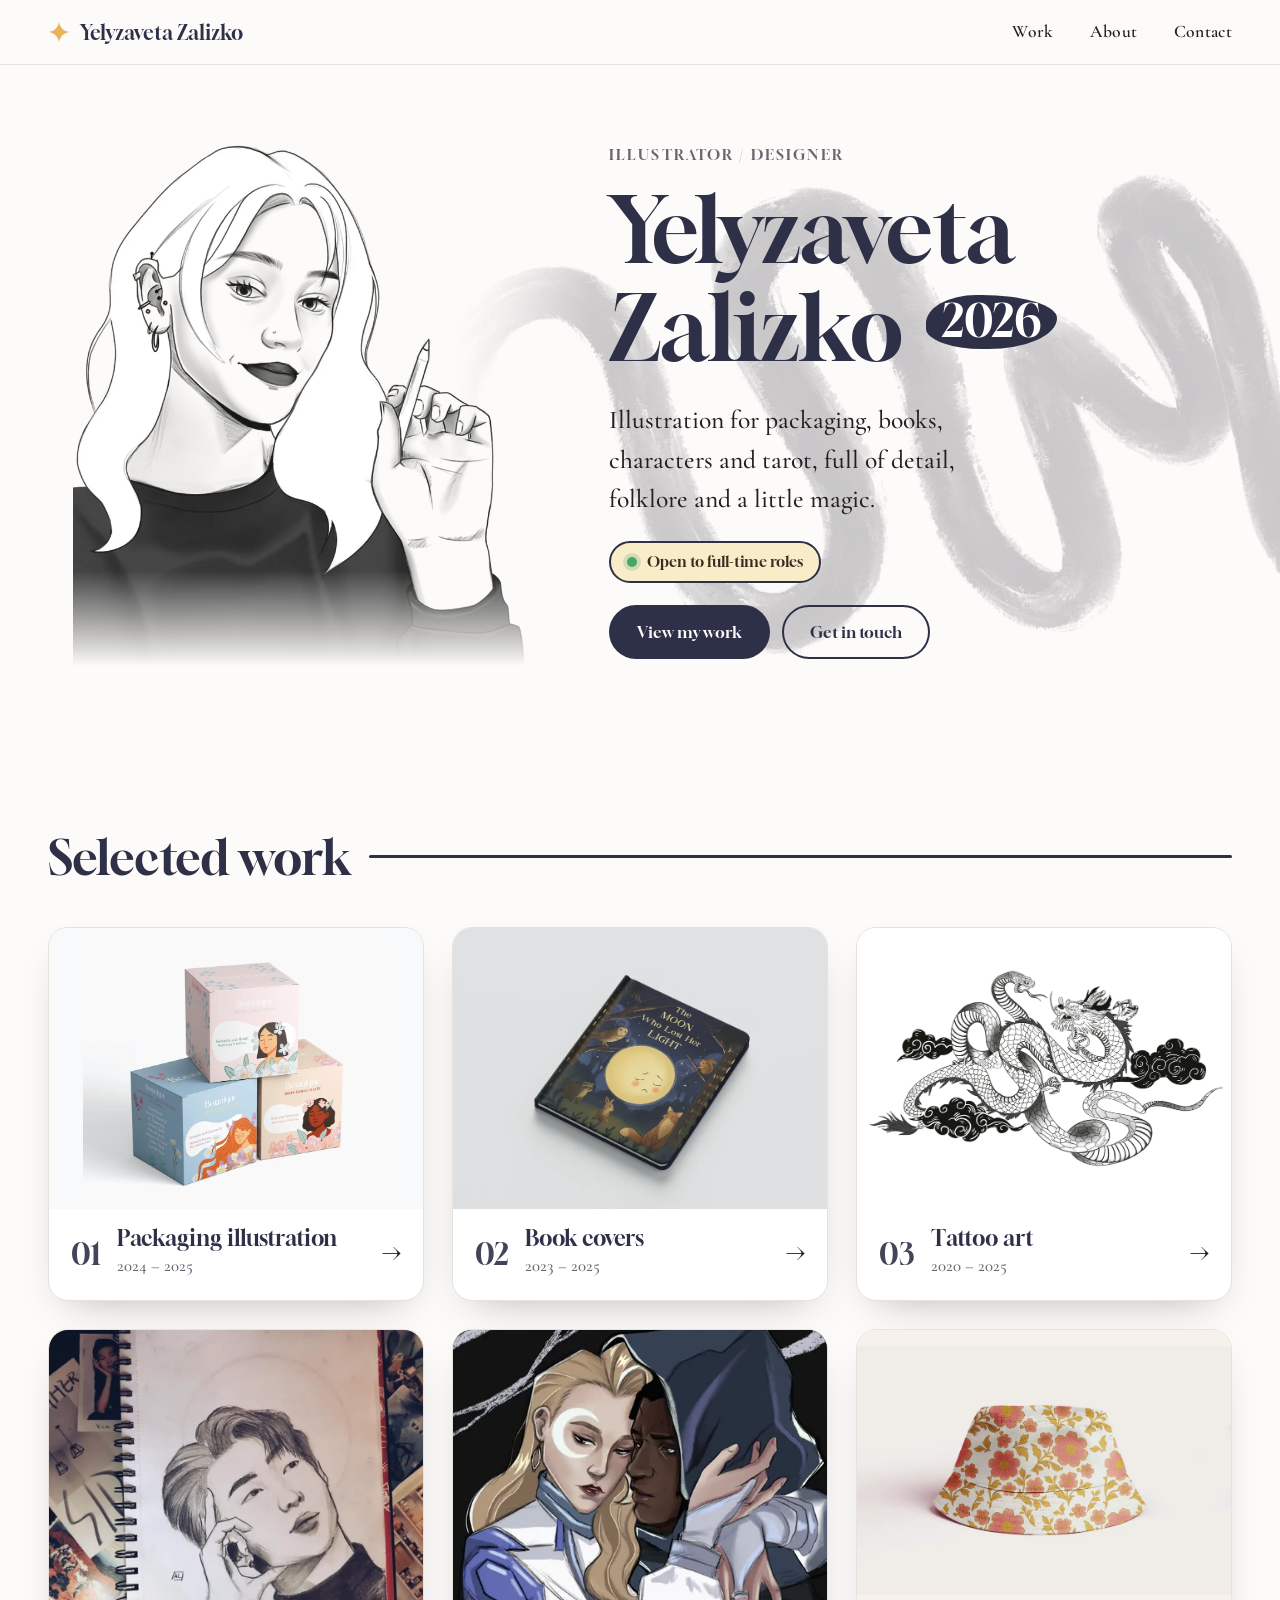
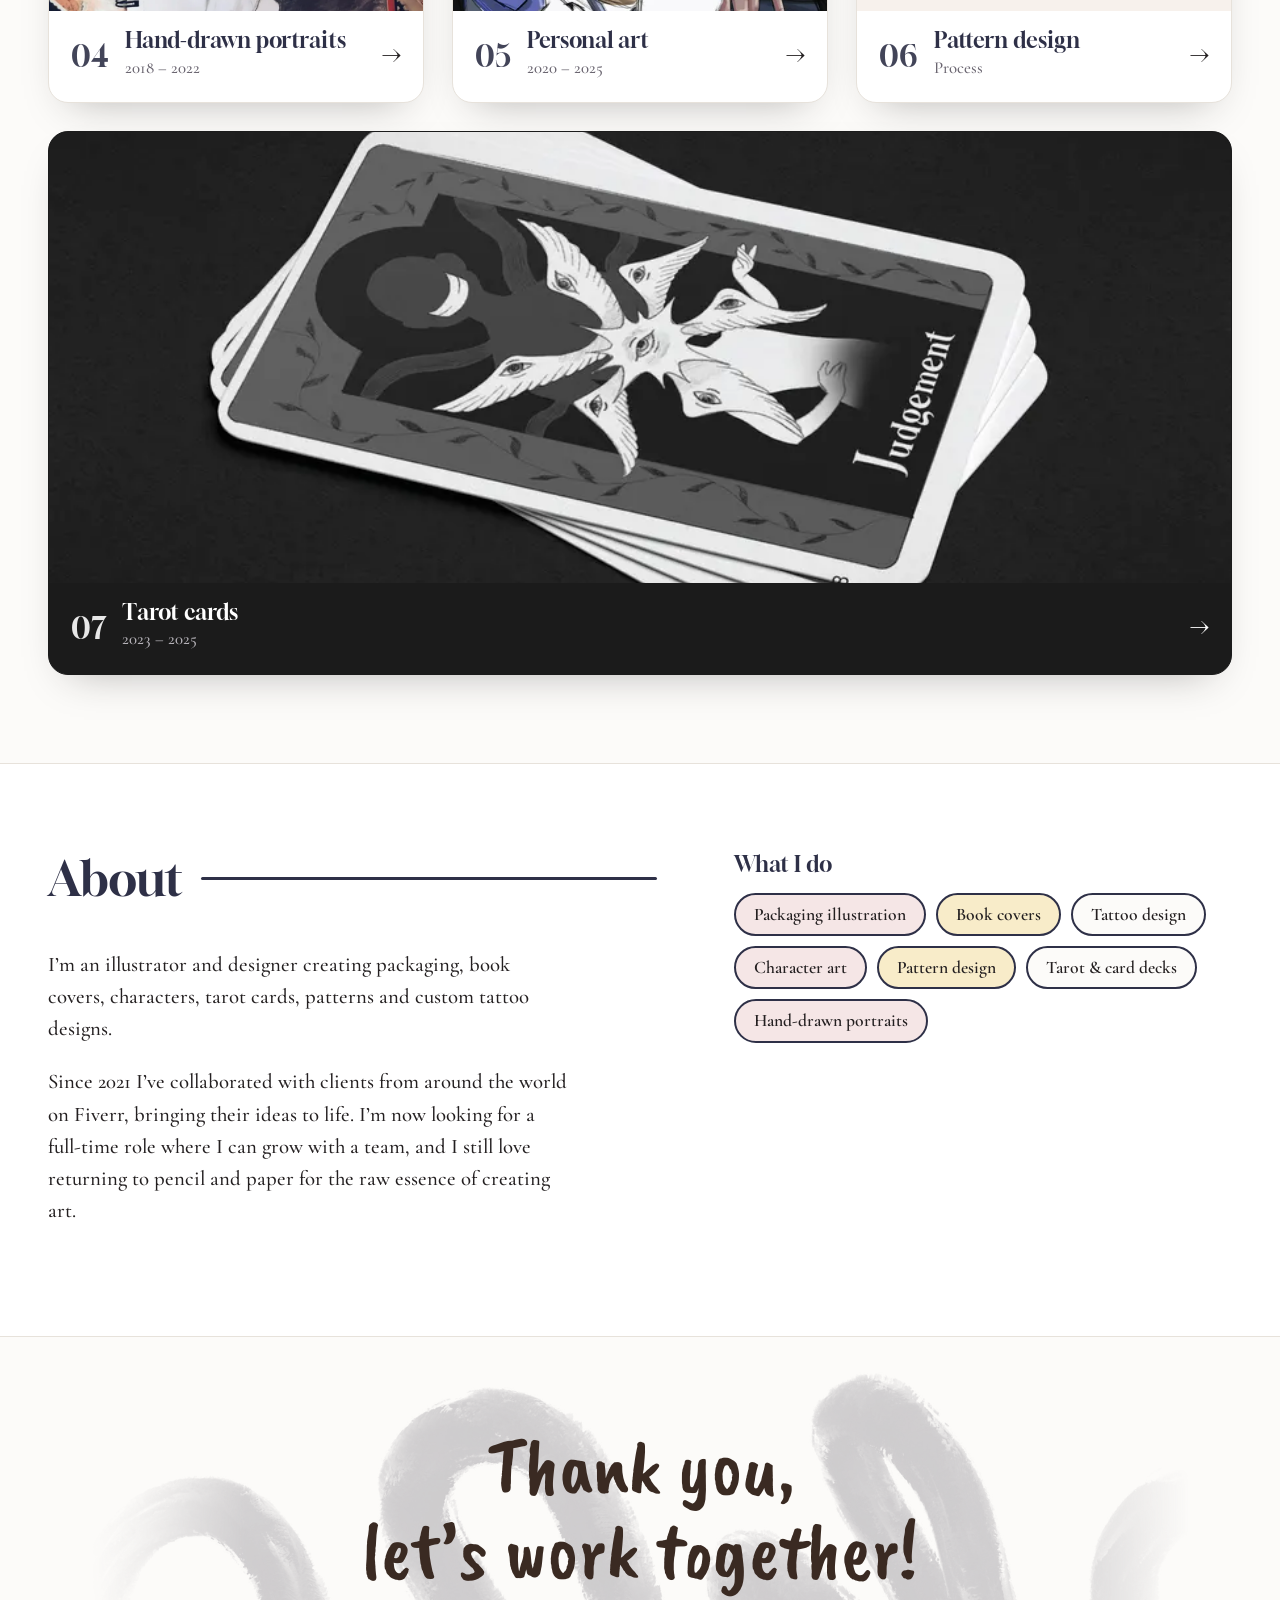
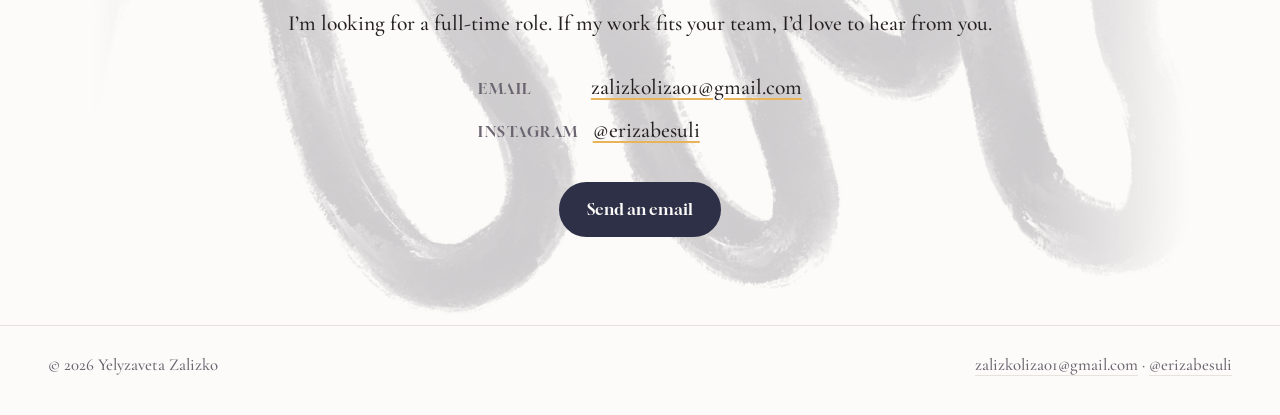
==== index.html @ 4db995dc "Add portfolio website Static portfolio for Yelyzaveta Zalizko: home page, seven project galleries (" ====
<!doctype html>
<html lang="en">
<head>
<meta charset="utf-8">
<meta name="viewport" content="width=device-width, initial-scale=1">
<title>Yelyzaveta Zalizko · Illustrator / Designer</title>
<meta name="description" content="Portfolio of Yelyzaveta Zalizko, illustrator and designer: packaging, book covers, character art, tarot cards and pattern design. Open to full-time roles.">
<meta name="theme-color" content="#fcfbf9">
<meta property="og:title" content="Yelyzaveta Zalizko · Illustrator / Designer">
<meta property="og:description" content="Portfolio of Yelyzaveta Zalizko, illustrator and designer: packaging, book covers, character art, tarot cards and pattern design. Open to full-time roles.">
<meta property="og:type" content="website">
<link rel="icon" href="img/favicon.svg" type="image/svg+xml">
<link rel="preconnect" href="https://fonts.googleapis.com">
<link rel="preconnect" href="https://fonts.gstatic.com" crossorigin>
<link href="https://fonts.googleapis.com/css2?family=Caveat+Brush&family=Cormorant+Garamond:wght@500;600;700&family=Gloock&display=swap" rel="stylesheet">
<link rel="stylesheet" href="css/style.css">
</head>
<body>
<a class="skip" href="#main">Skip to content</a>
<header class="nav">
  <div class="wrap">
    <a class="brand" href="index.html"><svg viewBox="0 0 64 64" aria-hidden="true"><path d="M32 2c2.6 16.6 13.4 27.4 30 30-16.6 2.6-27.4 13.4-30 30C29.4 45.4 18.6 34.6 2 32 18.6 29.4 29.4 18.6 32 2z" fill="#e8b457"/></svg><span>Yelyzaveta Zalizko</span></a>
    <button class="burger" aria-label="Menu" aria-expanded="false"><span></span></button>
    <ul class="menu">
      <li><a href="index.html#work">Work</a></li>
      <li><a href="index.html#about">About</a></li>
      <li><a href="index.html#contact">Contact</a></li>
    </ul>
  </div>
</header>
<main id="main">
<section class="hero">
  <img class="swirl" src="img/brush-t.webp" alt="" aria-hidden="true">
  <div class="wrap">
    <div class="hero-art"><img src="img/hero-portrait-t.webp" width="783" height="900" alt="Illustrated self-portrait of Yelyzaveta holding a pencil"></div>
    <div>
      <p class="eyebrow">Illustrator / Designer</p>
      <h1>Yelyzaveta<br>Zalizko <em>2026</em></h1>
      <p class="lede">Illustration for packaging, books, characters and tarot, full of detail, folklore and a little magic.</p>
      <p class="badge"><i aria-hidden="true"></i>Open to full-time roles</p>
      <div class="btns"><a class="btn" href="#work">View my work</a><a class="btn ghost" href="#contact">Get in touch</a></div>
    </div>
  </div>
</section>

<section id="work">
  <div class="wrap">
    <div class="sec-head"><h2>Selected work</h2></div>
    <div class="cards">
    <a class="card reveal" href="packaging.html" style="--tint:#f8f9fa;--fit:contain;--pos:center">
      <div class="pic"><img src="img/soap-trio-t.webp" width="900" height="825" alt=""></div>
      <div class="info"><span class="num">01</span><div><h3>Packaging illustration</h3><span class="yrs">2024 – 2025</span></div><span class="arrow" aria-hidden="true">→</span></div>
    </a>
    <a class="card reveal" href="book-covers.html" style="--tint:#dfe1e6;--fit:cover;--pos:center">
      <div class="pic"><img src="img/moon-closed-t.webp" width="900" height="675" alt=""></div>
      <div class="info"><span class="num">02</span><div><h3>Book covers</h3><span class="yrs">2023 – 2025</span></div><span class="arrow" aria-hidden="true">→</span></div>
    </a>
    <a class="card reveal" href="tattoo-art.html" style="--tint:#ffffff;--fit:contain;--pos:center">
      <div class="pic"><img src="img/tattoo-dragon-t.webp" width="900" height="643" alt="" loading="lazy" decoding="async"></div>
      <div class="info"><span class="num">03</span><div><h3>Tattoo art</h3><span class="yrs">2020 – 2025</span></div><span class="arrow" aria-hidden="true">→</span></div>
    </a>
    <a class="card reveal" href="portraits.html" style="--tint:#e8e1d8;--fit:cover;--pos:center 35%">
      <div class="pic"><img src="img/portrait-rm-t.webp" width="899" height="900" alt="" loading="lazy" decoding="async"></div>
      <div class="info"><span class="num">04</span><div><h3>Hand-drawn portraits</h3><span class="yrs">2018 – 2022</span></div><span class="arrow" aria-hidden="true">→</span></div>
    </a>
    <a class="card reveal" href="personal-art.html" style="--tint:#1a1a1f;--fit:cover;--pos:center 30%">
      <div class="pic"><img src="img/art-couple-t.webp" width="506" height="900" alt="" loading="lazy" decoding="async"></div>
      <div class="info"><span class="num">05</span><div><h3>Personal art</h3><span class="yrs">2020 – 2025</span></div><span class="arrow" aria-hidden="true">→</span></div>
    </a>
    <a class="card reveal" href="pattern-design.html" style="--tint:#f7f1ec;--fit:contain;--pos:center">
      <div class="pic"><img src="img/pat-hat-t.webp" width="900" height="600" alt="" loading="lazy" decoding="async"></div>
      <div class="info"><span class="num">06</span><div><h3>Pattern design</h3><span class="yrs">Process</span></div><span class="arrow" aria-hidden="true">→</span></div>
    </a>
    <a class="card reveal wide" href="tarot.html" style="--tint:#161616;--fit:cover;--pos:center 45%">
      <div class="pic"><img src="img/tarot-stack-t.webp" width="900" height="600" alt="" loading="lazy" decoding="async"></div>
      <div class="info"><span class="num">07</span><div><h3>Tarot cards</h3><span class="yrs">2023 – 2025</span></div><span class="arrow" aria-hidden="true">→</span></div>
    </a>
    </div>
  </div>
</section>

<section class="about" id="about">
  <div class="wrap">
    <div class="reveal">
      <div class="sec-head"><h2>About</h2></div>
      <p>I’m an illustrator and designer creating packaging, book covers, characters, tarot cards, patterns and custom tattoo designs.</p>
      <p>Since 2021 I’ve collaborated with clients from around the world on Fiverr, bringing their ideas to life. I’m now looking for a full-time role where I can grow with a team, and I still love returning to pencil and paper for the raw essence of creating art.</p>
    </div>
    <div class="reveal">
      <h3>What I do</h3>
      <ul class="chips"><li>Packaging illustration</li><li>Book covers</li><li>Tattoo design</li><li>Character art</li><li>Pattern design</li><li>Tarot &amp; card decks</li><li>Hand-drawn portraits</li></ul>
    </div>
  </div>
</section>

<section class="contact" id="contact">
  <img class="swirl" src="img/brush-t.webp" alt="" aria-hidden="true" loading="lazy">
  <div class="wrap reveal">
    <h2>Thank you,<br>let’s work together!</h2>
    <p class="sub">I’m looking for a full-time role. If my work fits your team, I’d love to hear from you.</p>
    <ul class="contact-list">
      <li><b>Email</b><a href="mailto:zalizkoliza01@gmail.com">zalizkoliza01@gmail.com</a></li><li><b>Instagram</b><a href="https://www.instagram.com/erizabesuli/" rel="noopener">@erizabesuli</a></li>
    </ul>
    <div class="btns"><a class="btn" href="mailto:zalizkoliza01@gmail.com?subject=Opportunity%20for%20Yelyzaveta%20Zalizko">Send an email</a></div>
  </div>
</section>
</main>
<footer class="foot">
  <div class="wrap">
    <span>© 2026 Yelyzaveta Zalizko</span>
    <span><a href="mailto:zalizkoliza01@gmail.com">zalizkoliza01@gmail.com</a> · <a href="https://www.instagram.com/erizabesuli/" rel="noopener">@erizabesuli</a></span>
  </div>
</footer>
<script src="js/main.js"></script>
</body>
</html>
---- css/style.css ----
/* Yelyzaveta Zalizko — portfolio */
:root {
  --bg: #fcfbf9;
  --paper: #ffffff;
  --text: #231f20;
  --muted: #6a6570;
  --ink: #2e3047;
  --line: #e7e2db;
  --gold: #e8b457;
  --peach: #f2a07b;
  --blush: #f5e6e6;
  --shadow: 0 18px 40px -22px rgba(35, 31, 32, .35);
  --display: "Gloock", Georgia, serif;
  --body: "Cormorant Garamond", Georgia, serif;
  --hand: "Caveat Brush", "Segoe Print", cursive;
  --gutter: clamp(16px, 4vw, 48px);
  --max: 1240px;
}
body.dark {
  --bg: #151515;
  --paper: #1d1d1d;
  --text: #ecebe8;
  --muted: #a5a2a8;
  --ink: #f4f2ee;
  --line: #333;
  --shadow: 0 18px 40px -22px rgba(0, 0, 0, .8);
}

*, *::before, *::after { box-sizing: border-box; }
html { scroll-behavior: smooth; -webkit-text-size-adjust: 100%; }
body {
  margin: 0;
  background: var(--bg);
  color: var(--text);
  font: 500 1.2rem/1.55 var(--body);
  -webkit-font-smoothing: antialiased;
  overflow-x: hidden;
}
img { max-width: 100%; height: auto; display: block; }
a { color: inherit; }
h1, h2, h3 { font-family: var(--display); font-weight: 400; color: var(--ink); line-height: 1.1; margin: 0; }
p { margin: 0 0 1em; }
:focus-visible { outline: 3px solid var(--peach); outline-offset: 3px; border-radius: 4px; }
.skip { position: absolute; left: -999px; top: 8px; background: var(--ink); color: var(--bg); padding: 8px 14px; z-index: 100; border-radius: 6px; }
.skip:focus { left: 8px; }
.wrap { width: min(100% - 2 * var(--gutter), var(--max)); margin-inline: auto; }

/* ---------- nav ---------- */
.nav {
  position: sticky; top: 0; z-index: 50;
  background: color-mix(in srgb, var(--bg) 88%, transparent);
  backdrop-filter: blur(10px);
  border-bottom: 1px solid var(--line);
}
.nav .wrap { display: flex; align-items: center; justify-content: space-between; min-height: 64px; gap: 16px; }
.brand { font-family: var(--display); font-size: 1.25rem; text-decoration: none; color: var(--ink); display: inline-flex; align-items: center; gap: 10px; }
.brand svg { width: 22px; height: 22px; flex: none; }
.menu { display: flex; gap: clamp(18px, 3vw, 36px); list-style: none; margin: 0; padding: 0; }
.menu a { text-decoration: none; font-size: 1.1rem; font-weight: 600; letter-spacing: .02em; padding: 6px 0; border-bottom: 2px solid transparent; }
.menu a:hover { border-color: var(--gold); }
.burger { display: none; background: none; border: 0; padding: 10px; margin: -10px; color: var(--ink); cursor: pointer; }
.burger span, .burger span::before, .burger span::after { display: block; width: 24px; height: 2px; background: currentColor; position: relative; transition: transform .25s, background .25s; content: ""; }
.burger span::before { position: absolute; top: -7px; }
.burger span::after { position: absolute; top: 7px; }
.nav.open .burger span { background: transparent; }
.nav.open .burger span::before { top: 0; transform: rotate(45deg); }
.nav.open .burger span::after { top: 0; transform: rotate(-45deg); }
@media (max-width: 680px) {
  .burger { display: block; }
  .menu {
    position: absolute; left: 0; right: 0; top: 100%;
    flex-direction: column; gap: 0; padding: 8px var(--gutter) 16px;
    background: var(--bg); border-bottom: 1px solid var(--line);
    display: none;
  }
  .nav.open .menu { display: flex; }
  .menu a { display: block; padding: 12px 0; font-size: 1.25rem; }
}

/* ---------- hero ---------- */
.hero { position: relative; isolation: isolate; padding: clamp(28px, 6vw, 72px) 0 clamp(36px, 6vw, 80px); }
.hero .swirl {
  position: absolute; z-index: -1; right: -12%; top: 50%; width: min(980px, 110vw); transform: translateY(-50%);
  opacity: .42; pointer-events: none;
}
.hero .wrap { display: grid; grid-template-columns: minmax(0, .9fr) minmax(0, 1.1fr); gap: clamp(8px, 4vw, 56px); align-items: center; }
.hero-art img { width: min(100%, 460px); margin-inline: auto; -webkit-mask-image: linear-gradient(#000 82%, transparent); mask-image: linear-gradient(#000 82%, transparent); }
.eyebrow { font-family: var(--display); font-size: .95rem; letter-spacing: .14em; text-transform: uppercase; color: var(--muted); margin-bottom: 14px; }
.hero h1 { font-size: clamp(2.6rem, 7vw, 5.6rem); letter-spacing: -.01em; }
.hero h1 em { font-style: normal; display: inline-block; background: var(--ink); color: #fff; border-radius: 40% 60% 55% 45% / 55% 45% 60% 40%; padding: .02em .35em .08em; font-size: .5em; vertical-align: .55em; margin-left: .12em; }
.lede { font-size: clamp(1.25rem, 2.2vw, 1.6rem); max-width: 34ch; margin: 22px 0 28px; }
.badge { display: inline-flex; align-items: center; gap: 10px; margin: -8px 0 22px; padding: 7px 16px; border: 2px solid var(--ink); border-radius: 999px; background: #f8ecc9; font-family: var(--display); font-size: .95rem; color: #3a2a22; }
.badge i { width: 10px; height: 10px; border-radius: 50%; background: #4aa56b; box-shadow: 0 0 0 4px rgba(74, 165, 107, .22); }
.btns { display: flex; flex-wrap: wrap; gap: 12px; }
.btn {
  display: inline-block; text-decoration: none; font-family: var(--display); font-size: 1rem;
  padding: 13px 26px; border-radius: 999px; border: 2px solid var(--ink); background: var(--ink); color: var(--bg);
  transition: transform .2s, background .2s, color .2s;
}
.btn:hover { transform: translateY(-2px); }
.btn.ghost { background: transparent; color: var(--ink); }
.btn.ghost:hover { background: var(--ink); color: var(--bg); }
@media (max-width: 820px) {
  .hero .wrap { grid-template-columns: 1fr; text-align: center; }
  .hero-art { order: -1; }
  .hero-art img { width: min(66%, 300px); }
  .lede { margin-inline: auto; }
  .btns { justify-content: center; }
  .hero .swirl { right: -40%; top: 34%; }
}

/* ---------- sections ---------- */
section { padding: clamp(40px, 7vw, 88px) 0; }
.sec-head { display: flex; align-items: baseline; gap: 18px; margin-bottom: clamp(24px, 4vw, 44px); }
.sec-head h2 { font-size: clamp(1.9rem, 4vw, 3rem); }
.sec-head::after { content: ""; flex: 1; height: 3px; background: var(--ink); border-radius: 3px; align-self: center; min-width: 30px; }

/* project cards */
.cards { display: grid; gap: clamp(16px, 2.4vw, 28px); grid-template-columns: 1fr; }
@media (min-width: 620px) { .cards { grid-template-columns: repeat(2, 1fr); } }
@media (min-width: 1000px) { .cards { grid-template-columns: repeat(6, 1fr); } .card { grid-column: span 2; } .card.wide { grid-column: 1 / -1; } }
.card {
  position: relative; display: block; text-decoration: none; background: var(--paper);
  border-radius: 20px; overflow: hidden; box-shadow: var(--shadow); border: 1px solid var(--line);
  transition: transform .3s ease, box-shadow .3s ease;
}
.card:hover { transform: translateY(-6px); }
.card .pic { aspect-ratio: 4 / 3; background: var(--tint, var(--blush)); overflow: hidden; }
.card.wide .pic { aspect-ratio: 21 / 8; }
@media (max-width: 999px) { .card.wide .pic { aspect-ratio: 16 / 10; } }
.card .pic img { width: 100%; height: 100%; object-fit: var(--fit, cover); object-position: var(--pos, center); transition: transform .6s ease; }
.card:hover .pic img { transform: scale(1.05); }
.card .info { display: flex; align-items: center; gap: 16px; padding: 18px 22px 20px; }
.card .num { font-family: var(--display); font-size: 1.9rem; color: var(--ink); opacity: .9; }
.card h3 { font-size: 1.35rem; }
.card .yrs { color: var(--muted); font-size: 1.05rem; }
.card .arrow { margin-left: auto; font-family: var(--display); font-size: 1.5rem; transition: transform .25s; }
.card:hover .arrow { transform: translateX(5px); }
.card.wide { background: #1b1b1b; border-color: #1b1b1b; }
.card.wide h3, .card.wide .num, .card.wide .arrow { color: #fff; }
.card.wide .yrs { color: #b7b4ba; }

/* about */
.about { background: var(--paper); border-block: 1px solid var(--line); }
.about .wrap { display: grid; grid-template-columns: 1.1fr .9fr; gap: clamp(24px, 6vw, 80px); align-items: start; }
@media (max-width: 820px) { .about .wrap { grid-template-columns: 1fr; } }
.about p { font-size: 1.3rem; max-width: 52ch; }
.chips { display: flex; flex-wrap: wrap; gap: 10px; list-style: none; margin: 0; padding: 0; }
.chips li { border: 2px solid var(--ink); border-radius: 999px; padding: 6px 18px; font-weight: 600; font-size: 1.1rem; background: var(--bg); }
.chips li:nth-child(3n+1) { background: var(--blush); }
.chips li:nth-child(3n+2) { background: #f8ecc9; }
.about h3 { font-size: 1.4rem; margin-bottom: 16px; }

/* contact */
.contact { text-align: center; position: relative; isolation: isolate; }
.contact .swirl { position: absolute; z-index: -1; left: 50%; top: 50%; width: min(1100px, 130vw); transform: translate(-50%, -50%); opacity: .38; pointer-events: none; }
.contact h2 { font-family: var(--hand); font-size: clamp(2.6rem, 8vw, 5rem); color: #3a2a22; line-height: 1.05; margin-bottom: 14px; }
body.dark .contact h2 { color: #f1e4d6; }
.swirl { -webkit-mask-image: linear-gradient(90deg, transparent, #000 14%, #000 86%, transparent); mask-image: linear-gradient(90deg, transparent, #000 14%, #000 86%, transparent); }
.contact p.sub { font-size: 1.35rem; margin-bottom: 30px; }
.contact-list { list-style: none; margin: 0 auto; padding: 0; display: grid; gap: 10px; width: fit-content; max-width: 100%; text-align: left; font-size: 1.35rem; }
.contact-list li { display: flex; gap: 14px; align-items: baseline; }
.contact-list b { font-family: var(--display); font-weight: 400; font-size: .95rem; letter-spacing: .1em; text-transform: uppercase; color: var(--muted); min-width: 6.5em; }
.contact-list a { text-decoration-thickness: 2px; text-decoration-color: var(--gold); text-underline-offset: 4px; overflow-wrap: anywhere; }
.contact-list a:hover { color: var(--peach); }
.contact .btns { justify-content: center; margin-top: 34px; }
@media (max-width: 480px) { .contact-list li { flex-direction: column; gap: 0; } }

/* footer */
.foot { border-top: 1px solid var(--line); padding: 26px 0 34px; color: var(--muted); font-size: 1.05rem; }
.foot .wrap { display: flex; flex-wrap: wrap; gap: 8px 24px; justify-content: space-between; }
.foot a { text-decoration: none; border-bottom: 1px solid var(--line); }
.foot a:hover { border-color: var(--gold); }

/* ---------- project page ---------- */
.phead { position: relative; overflow: hidden; padding: clamp(28px, 5vw, 64px) 0 clamp(8px, 2vw, 24px); }
.phead .wrap { position: relative; display: grid; grid-template-columns: 1fr; }
.ring {
  position: absolute; right: clamp(-150px, -9vw, -70px); top: clamp(-170px, -11vw, -90px);
  width: clamp(260px, 36vw, 440px); aspect-ratio: 1;
  background: url("../img/ring.svg") center / contain no-repeat;
  display: grid; place-items: center; padding: 0 0 8% 0;
  pointer-events: none;
}
body.dark .ring { filter: invert(1); }
.ring span { font-family: var(--display); font-size: clamp(2.2rem, 5.2vw, 4rem); color: var(--ink); transform: translate(-6%, 18%); }
body.dark .ring span { filter: invert(1); }
.back { display: inline-block; text-decoration: none; font-weight: 700; margin-bottom: 18px; border-bottom: 2px solid var(--gold); }
.back:hover { color: var(--peach); }
.phead h1 { font-size: clamp(2.3rem, 6vw, 4.4rem); max-width: 14ch; }
.phead .years { font-family: var(--display); color: var(--muted); font-size: 1.1rem; margin: 12px 0 0; letter-spacing: .06em; }
.phead .rule { width: min(100%, 420px); height: 3px; background: var(--ink); margin: 20px 0; border-radius: 3px; }
.phead .lede { font-size: clamp(1.2rem, 2vw, 1.45rem); max-width: 56ch; margin: 0; }

.group { padding: clamp(24px, 4vw, 48px) 0; }
.ghead { margin-bottom: 22px; max-width: 70ch; }
.ghead h2 { font-size: clamp(1.6rem, 3.2vw, 2.3rem); }
.ghead .gy { font-family: var(--display); font-size: 1rem; color: var(--muted); letter-spacing: .06em; margin-left: 10px; white-space: nowrap; }
.ghead p { margin: 10px 0 0; color: var(--muted); font-size: 1.25rem; }

.fig { margin: 0; position: relative; }
.fig a { display: block; border-radius: 16px; overflow: hidden; cursor: zoom-in; background: var(--paper); border: 1px solid var(--line); box-shadow: var(--shadow); transition: transform .3s; }
.fig a:hover { transform: translateY(-4px); }
.fig img { width: 100%; height: auto; }
.fig figcaption { padding: 8px 4px 0; color: var(--muted); font-size: 1.05rem; }
.fig.plain a { border: 0; box-shadow: none; background: transparent; }

.lead { display: grid; }
.lead .fig { max-width: 980px; margin-inline: auto; width: 100%; }
.feature { display: flex; flex-wrap: wrap; align-items: flex-start; gap: clamp(14px, 2vw, 24px); }
.lead .fig a { background: #f8f9fa; }
body.dark .lead .fig a { background: var(--paper); }
.feature .fig { flex: 1 1 min(100%, 280px); min-width: 0; }
.feature .fig:first-child { flex: 0 0 100%; max-width: 980px; margin-inline: auto; }
.row3 { display: grid; gap: clamp(14px, 2vw, 24px); grid-template-columns: repeat(auto-fit, minmax(min(100%, 260px), 1fr)); }
.row3 .fig a { background: var(--tint, var(--paper)); }
.grid2 { display: grid; gap: clamp(14px, 2vw, 24px); grid-template-columns: repeat(auto-fit, minmax(min(100%, 380px), 1fr)); }
.masonry { columns: 3 260px; column-gap: clamp(14px, 2vw, 24px); }
.masonry .fig { break-inside: avoid; margin-bottom: clamp(14px, 2vw, 24px); }
.deck { --g: clamp(12px, 2vw, 22px); display: flex; flex-wrap: wrap; justify-content: center; gap: var(--g); }
.deck .fig { flex: 0 0 calc((100% - 3 * var(--g)) / 4); }
@media (max-width: 760px) { .deck .fig { flex-basis: calc((100% - var(--g)) / 2); } }
.deck .fig a { border: 0; background: transparent; box-shadow: none; }

.process { display: grid; gap: 14px; grid-template-columns: 1fr; align-items: center; }
@media (min-width: 760px) { .process { grid-template-columns: 1fr auto 1fr auto 1fr; } }
.process .step { text-align: center; }
.process .step .fig a { background: #fff; }
.process .step .fig img { aspect-ratio: 1; object-fit: cover; }
.process .step span { display: block; margin-top: 10px; font-family: var(--display); font-size: 1.05rem; color: var(--ink); }
.process .arr { font-family: var(--display); font-size: 2.2rem; color: var(--peach); text-align: center; }
@media (max-width: 759px) { .process .arr { transform: rotate(90deg); } }

.pager { display: grid; grid-template-columns: 1fr 1fr; gap: 16px; padding: 24px 0 56px; border-top: 1px solid var(--line); margin-top: 24px; }
.pager a { text-decoration: none; display: block; padding: 16px 20px; border: 1px solid var(--line); border-radius: 16px; background: var(--paper); transition: transform .25s; }
.pager a:hover { transform: translateY(-3px); }
.pager small { display: block; color: var(--muted); font-size: 1rem; }
.pager strong { font-family: var(--display); font-weight: 400; font-size: 1.2rem; color: var(--ink); }
.pager a:last-child { text-align: right; }
.pager a:only-child { grid-column: 1 / -1; }

/* ---------- lightbox ---------- */
.lb { position: fixed; inset: 0; z-index: 200; background: rgba(12, 12, 14, .92); display: none; align-items: center; justify-content: center; padding: 56px 16px 64px; }
.lb.on { display: flex; }
.lb img { max-width: min(100%, 1500px); max-height: 100%; object-fit: contain; border-radius: 8px; background: #fff; }
.lb .cap { position: absolute; left: 0; right: 0; bottom: 16px; text-align: center; color: #ddd; font-size: 1.1rem; padding: 0 70px; }
.lb button { position: absolute; background: rgba(255, 255, 255, .12); color: #fff; border: 0; width: 46px; height: 46px; border-radius: 50%; font-size: 1.6rem; line-height: 1; cursor: pointer; display: grid; place-items: center; transition: background .2s; }
.lb button:hover { background: rgba(255, 255, 255, .28); }
.lb .x { top: 12px; right: 12px; }
.lb .p { left: 10px; top: 50%; transform: translateY(-50%); }
.lb .n { right: 10px; top: 50%; transform: translateY(-50%); }
.lb .count { position: absolute; top: 22px; left: 20px; color: #bbb; font-size: 1rem; letter-spacing: .08em; }
@media (max-width: 600px) { .lb .p, .lb .n { top: auto; bottom: 10px; transform: none; } .lb .cap { padding: 0 64px; } }

/* ---------- reveal ---------- */
.js .reveal { opacity: 0; transform: translateY(22px); transition: opacity .7s ease, transform .7s ease; }
.js .reveal.in { opacity: 1; transform: none; }
@media (prefers-reduced-motion: reduce) {
  html { scroll-behavior: auto; }
  .js .reveal { opacity: 1; transform: none; transition: none; }
  * { transition: none !important; animation: none !important; }
}

/* ---------- 404 ---------- */
.nf { min-height: 70vh; display: grid; place-items: center; text-align: center; padding: 40px var(--gutter); }
.nf h1 { font-size: clamp(3rem, 12vw, 7rem); }
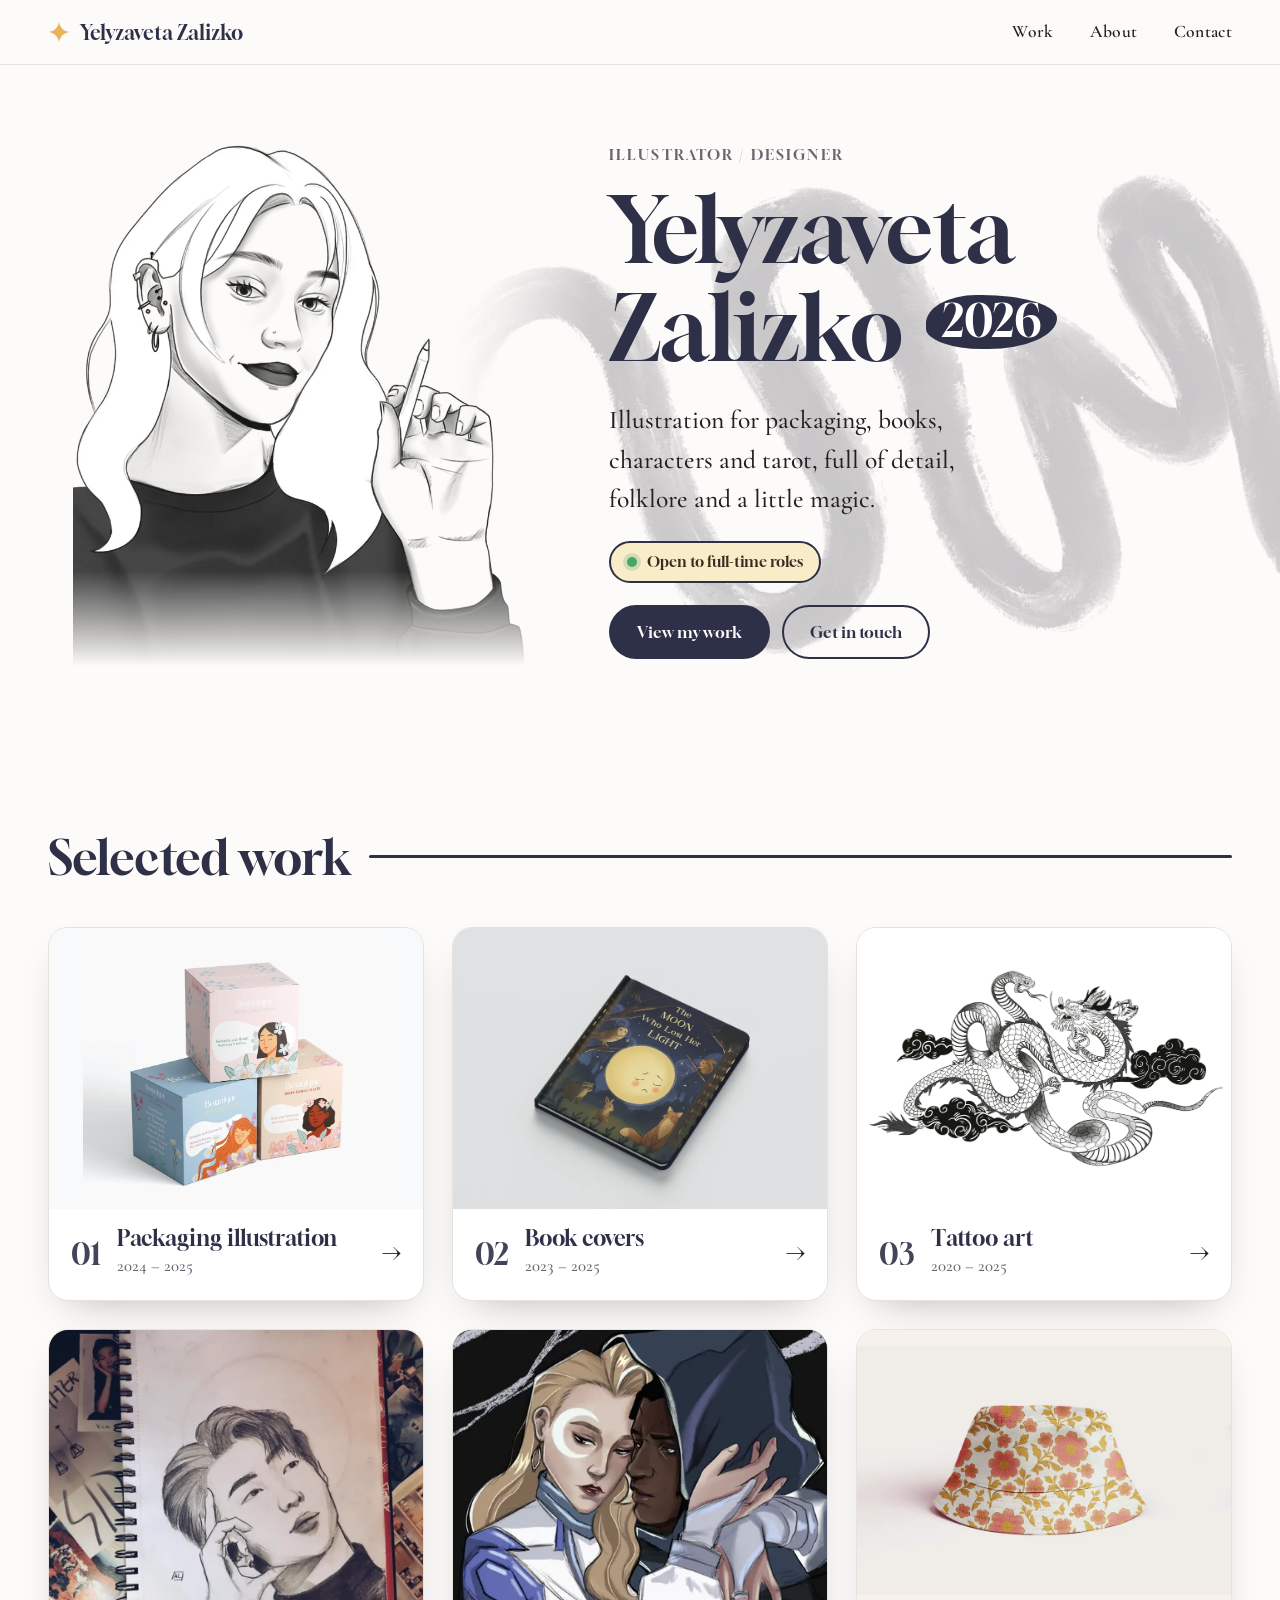
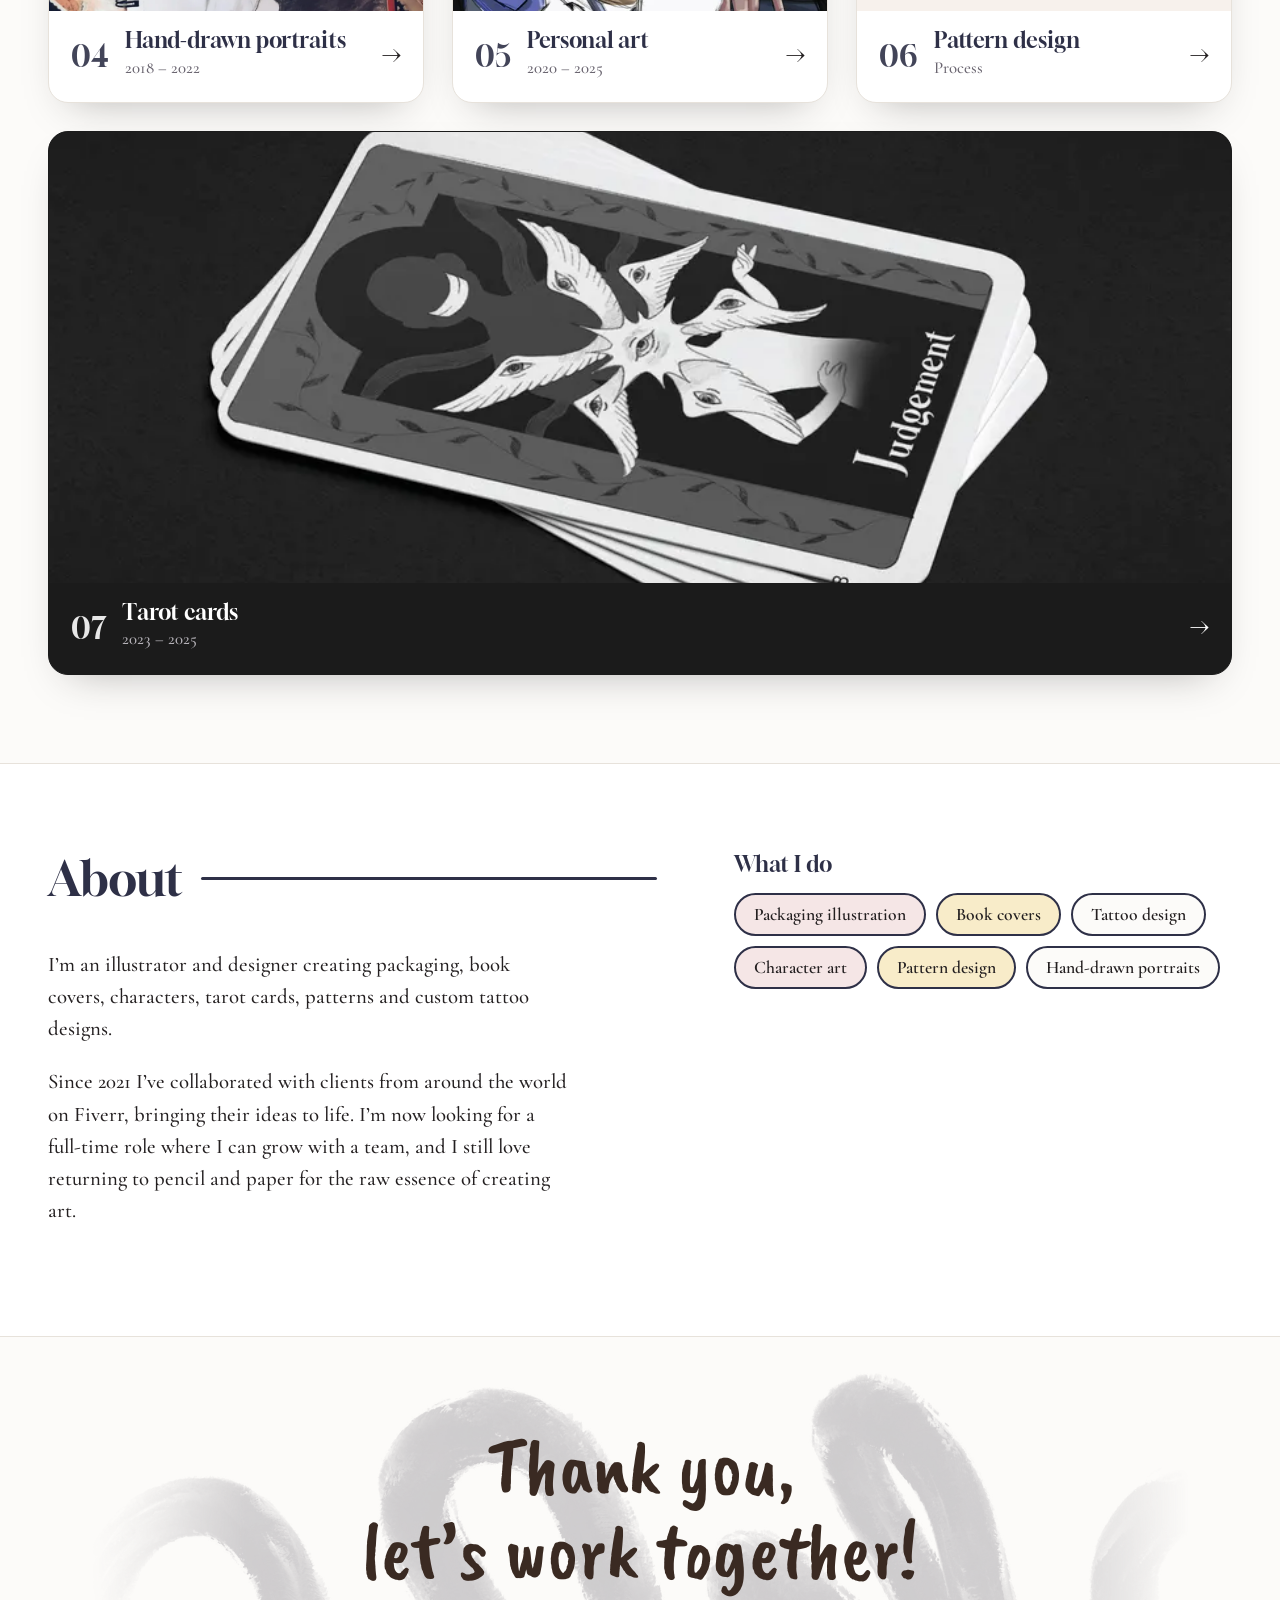
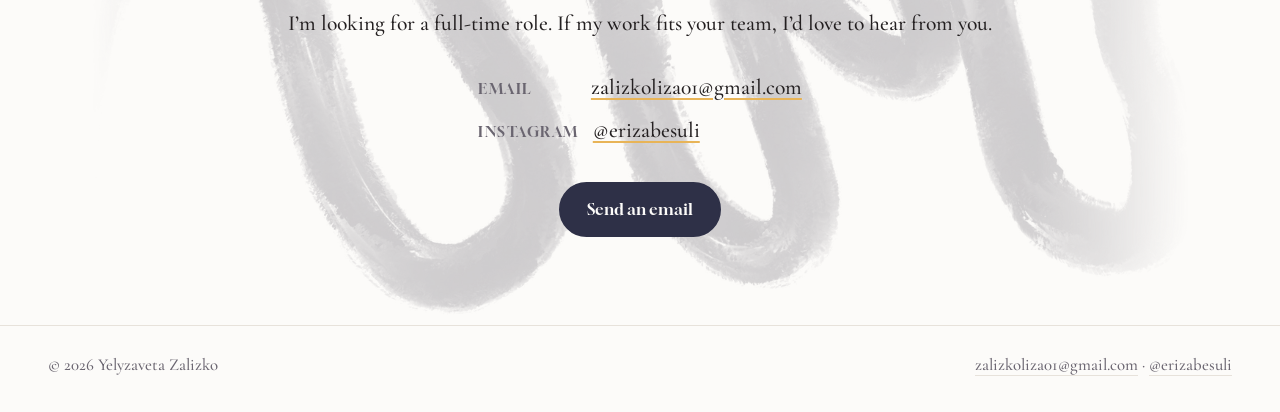
==== commit 5ac173d6: "Remove tarot from the 'What I do' list" ====
--- a/index.html
+++ b/index.html
@@ -88,7 +88,7 @@
     </div>
     <div class="reveal">
       <h3>What I do</h3>
-      <ul class="chips"><li>Packaging illustration</li><li>Book covers</li><li>Tattoo design</li><li>Character art</li><li>Pattern design</li><li>Tarot &amp; card decks</li><li>Hand-drawn portraits</li></ul>
+      <ul class="chips"><li>Packaging illustration</li><li>Book covers</li><li>Tattoo design</li><li>Character art</li><li>Pattern design</li><li>Hand-drawn portraits</li></ul>
     </div>
   </div>
 </section>
--- a/css/style.css
+++ b/css/style.css
@@ -27,7 +27,7 @@
 }
 
 *, *::before, *::after { box-sizing: border-box; }
-html { scroll-behavior: smooth; -webkit-text-size-adjust: 100%; }
+html { scroll-behavior: smooth; -webkit-text-size-adjust: 100%; overflow-x: clip; }
 body {
   margin: 0;
   background: var(--bg);
@@ -58,7 +58,7 @@
 .menu { display: flex; gap: clamp(18px, 3vw, 36px); list-style: none; margin: 0; padding: 0; }
 .menu a { text-decoration: none; font-size: 1.1rem; font-weight: 600; letter-spacing: .02em; padding: 6px 0; border-bottom: 2px solid transparent; }
 .menu a:hover { border-color: var(--gold); }
-.burger { display: none; background: none; border: 0; padding: 10px; margin: -10px; color: var(--ink); cursor: pointer; }
+.burger { display: none; background: none; border: 0; width: 44px; height: 44px; margin: 0 -10px 0 0; padding: 0; color: var(--ink); cursor: pointer; place-items: center; }
 .burger span, .burger span::before, .burger span::after { display: block; width: 24px; height: 2px; background: currentColor; position: relative; transition: transform .25s, background .25s; content: ""; }
 .burger span::before { position: absolute; top: -7px; }
 .burger span::after { position: absolute; top: 7px; }
@@ -66,7 +66,7 @@
 .nav.open .burger span::before { top: 0; transform: rotate(45deg); }
 .nav.open .burger span::after { top: 0; transform: rotate(-45deg); }
 @media (max-width: 680px) {
-  .burger { display: block; }
+  .burger { display: grid; }
   .menu {
     position: absolute; left: 0; right: 0; top: 100%;
     flex-direction: column; gap: 0; padding: 8px var(--gutter) 16px;
@@ -78,7 +78,7 @@
 }
 
 /* ---------- hero ---------- */
-.hero { position: relative; isolation: isolate; padding: clamp(28px, 6vw, 72px) 0 clamp(36px, 6vw, 80px); }
+.hero { position: relative; isolation: isolate; overflow: hidden; padding: clamp(28px, 6vw, 72px) 0 clamp(36px, 6vw, 80px); }
 .hero .swirl {
   position: absolute; z-index: -1; right: -12%; top: 50%; width: min(980px, 110vw); transform: translateY(-50%);
   opacity: .42; pointer-events: none;
@@ -152,7 +152,7 @@
 .about h3 { font-size: 1.4rem; margin-bottom: 16px; }
 
 /* contact */
-.contact { text-align: center; position: relative; isolation: isolate; }
+.contact { text-align: center; position: relative; isolation: isolate; overflow: hidden; }
 .contact .swirl { position: absolute; z-index: -1; left: 50%; top: 50%; width: min(1100px, 130vw); transform: translate(-50%, -50%); opacity: .38; pointer-events: none; }
 .contact h2 { font-family: var(--hand); font-size: clamp(2.6rem, 8vw, 5rem); color: #3a2a22; line-height: 1.05; margin-bottom: 14px; }
 body.dark .contact h2 { color: #f1e4d6; }
@@ -177,15 +177,16 @@
 .phead .wrap { position: relative; display: grid; grid-template-columns: 1fr; }
 .ring {
   position: absolute; right: clamp(-150px, -9vw, -70px); top: clamp(-170px, -11vw, -90px);
-  width: clamp(260px, 36vw, 440px); aspect-ratio: 1;
+  width: clamp(190px, 36vw, 440px); aspect-ratio: 1;
   background: url("../img/ring.svg") center / contain no-repeat;
   display: grid; place-items: center; padding: 0 0 8% 0;
   pointer-events: none;
 }
+@media (max-width: 520px) { .ring { top: -34px; right: -64px; } .ring span { font-size: 2rem; } }
 body.dark .ring { filter: invert(1); }
 .ring span { font-family: var(--display); font-size: clamp(2.2rem, 5.2vw, 4rem); color: var(--ink); transform: translate(-6%, 18%); }
 body.dark .ring span { filter: invert(1); }
-.back { display: inline-block; text-decoration: none; font-weight: 700; margin-bottom: 18px; border-bottom: 2px solid var(--gold); }
+.back { display: inline-flex; align-items: center; min-height: 44px; text-decoration: none; font-weight: 700; margin-bottom: 8px; padding-block: 4px; border-bottom: 2px solid var(--gold); }
 .back:hover { color: var(--peach); }
 .phead h1 { font-size: clamp(2.3rem, 6vw, 4.4rem); max-width: 14ch; }
 .phead .years { font-family: var(--display); color: var(--muted); font-size: 1.1rem; margin: 12px 0 0; letter-spacing: .06em; }
@@ -195,7 +196,8 @@
 .group { padding: clamp(24px, 4vw, 48px) 0; }
 .ghead { margin-bottom: 22px; max-width: 70ch; }
 .ghead h2 { font-size: clamp(1.6rem, 3.2vw, 2.3rem); }
-.ghead .gy { font-family: var(--display); font-size: 1rem; color: var(--muted); letter-spacing: .06em; margin-left: 10px; white-space: nowrap; }
+.ghead .gy { font-family: var(--display); font-size: 1rem; color: var(--muted); letter-spacing: .06em; margin-left: 10px; }
+@media (max-width: 520px) { .ghead .gy { display: block; margin: 8px 0 0; } }
 .ghead p { margin: 10px 0 0; color: var(--muted); font-size: 1.25rem; }
 
 .fig { margin: 0; position: relative; }
@@ -240,7 +242,7 @@
 .pager a:only-child { grid-column: 1 / -1; }
 
 /* ---------- lightbox ---------- */
-.lb { position: fixed; inset: 0; z-index: 200; background: rgba(12, 12, 14, .92); display: none; align-items: center; justify-content: center; padding: 56px 16px 64px; }
+.lb { position: fixed; inset: 0; z-index: 200; background: rgba(12, 12, 14, .97); display: none; align-items: center; justify-content: center; padding: 56px 16px 64px; }
 .lb.on { display: flex; }
 .lb img { max-width: min(100%, 1500px); max-height: 100%; object-fit: contain; border-radius: 8px; background: #fff; }
 .lb .cap { position: absolute; left: 0; right: 0; bottom: 16px; text-align: center; color: #ddd; font-size: 1.1rem; padding: 0 70px; }
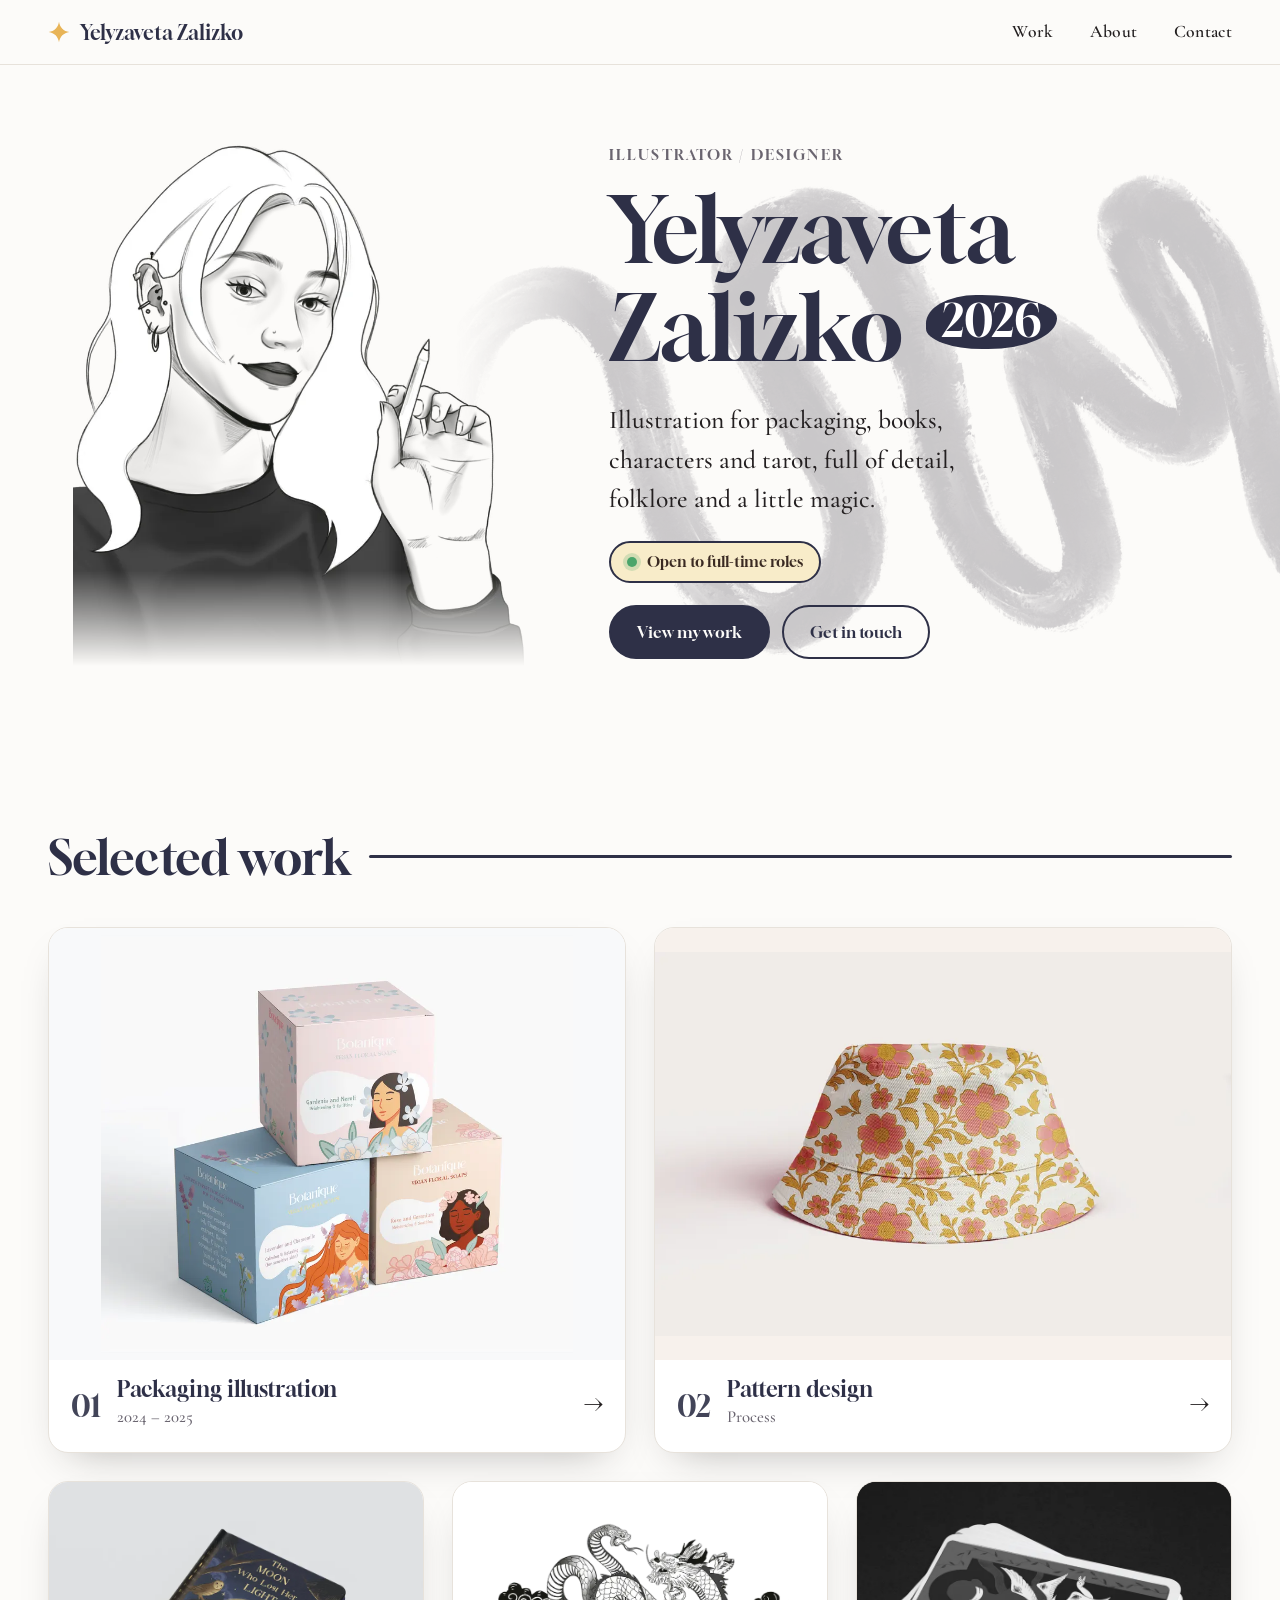
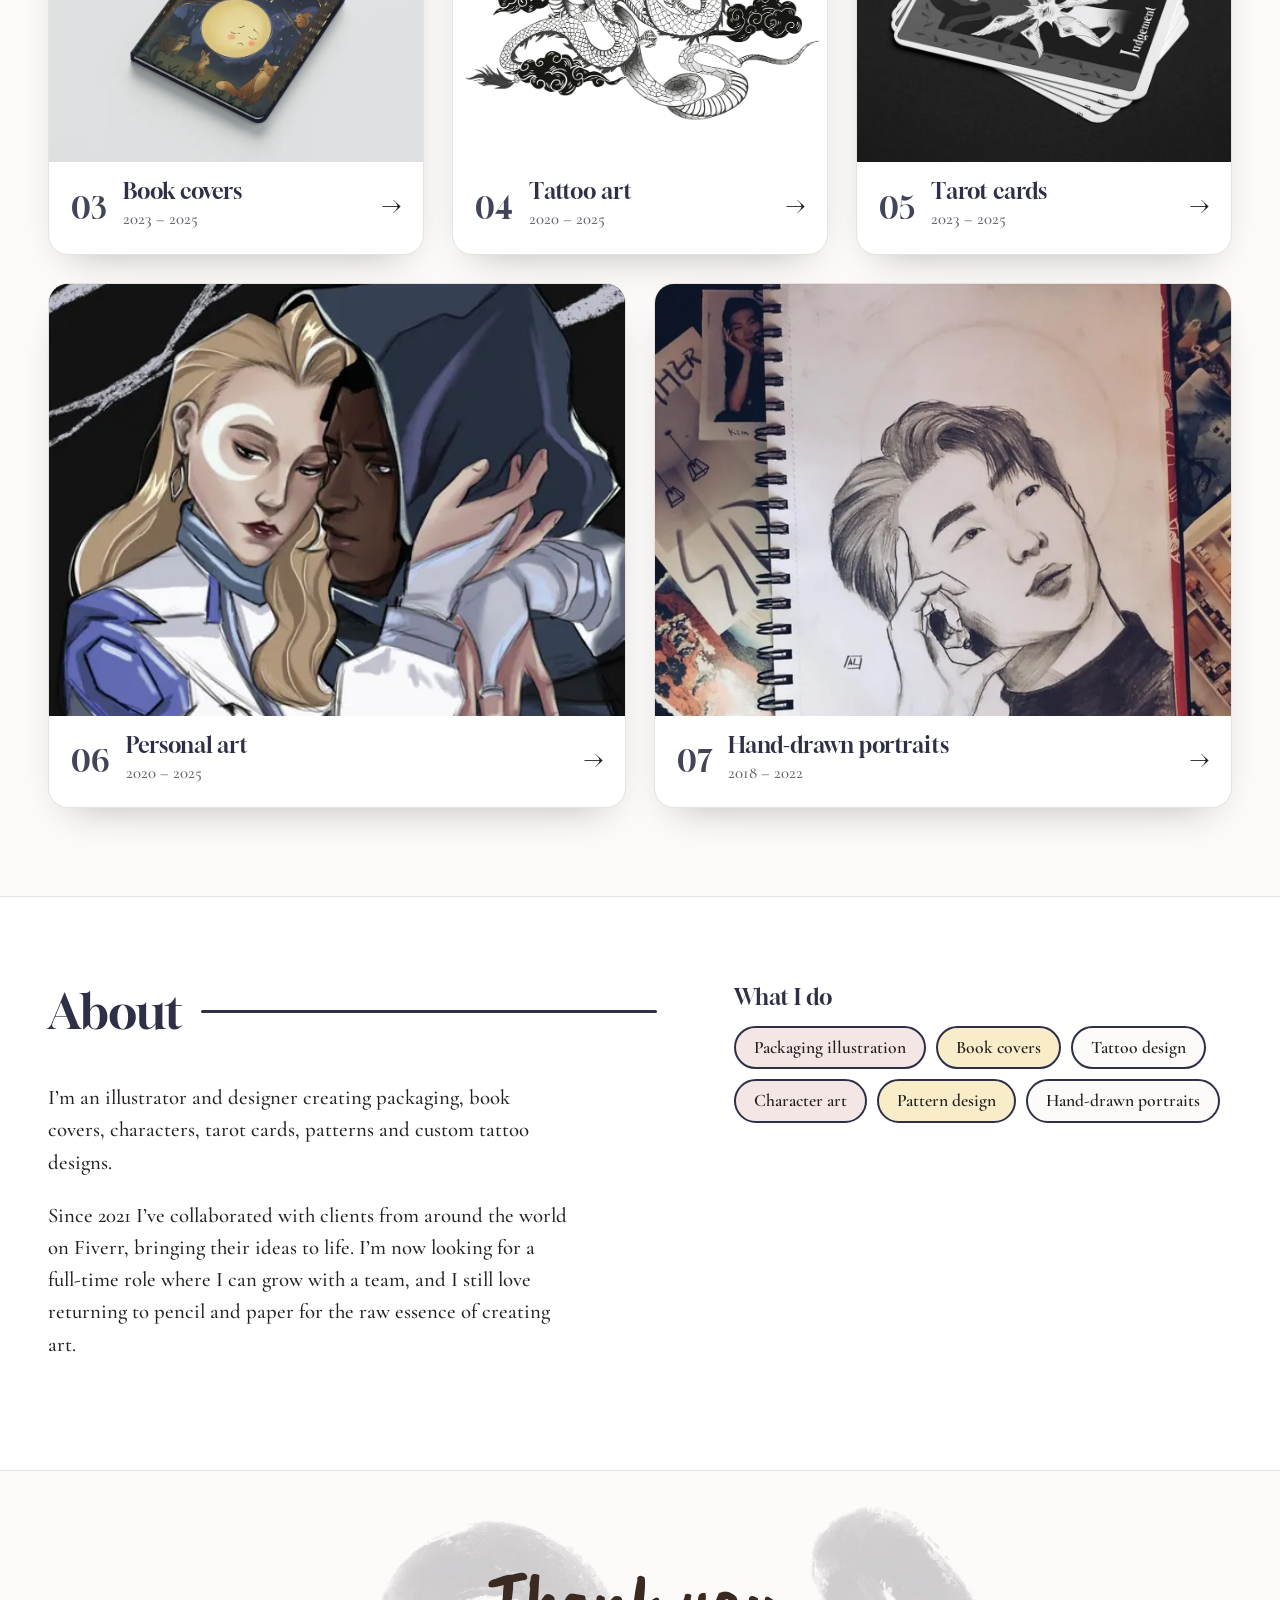
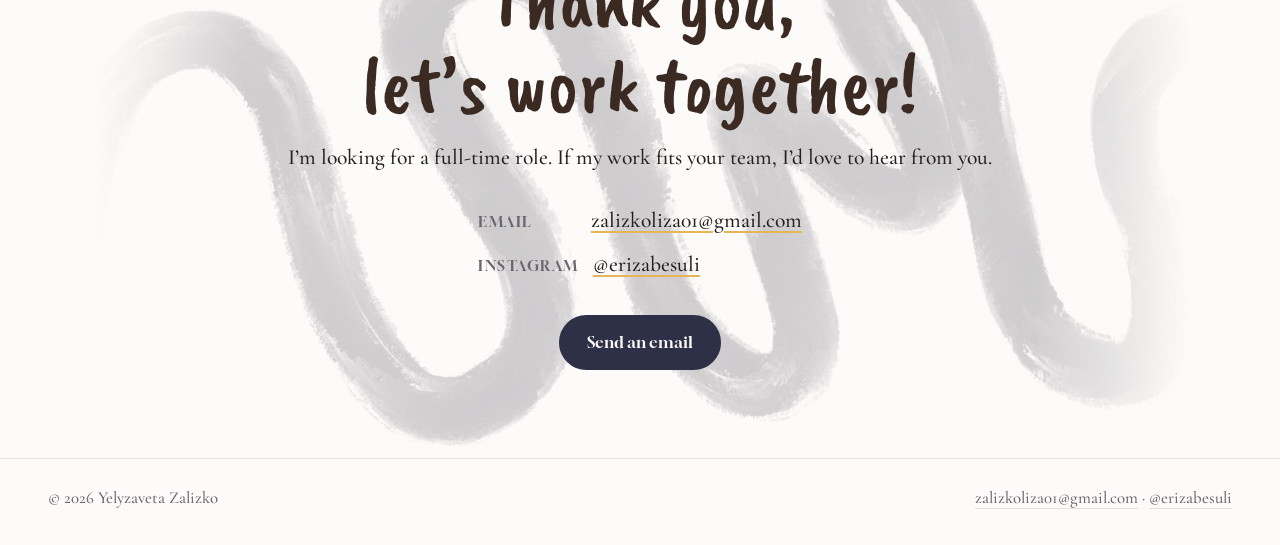
==== commit 360a889f: "Reorder projects: packaging, pattern design, book covers, tattoo art, tarot, personal art, portraits" ====
--- a/index.html
+++ b/index.html
@@ -47,33 +47,33 @@
   <div class="wrap">
     <div class="sec-head"><h2>Selected work</h2></div>
     <div class="cards">
-    <a class="card reveal" href="packaging.html" style="--tint:#f8f9fa;--fit:contain;--pos:center">
+    <a class="card reveal half" href="packaging.html" style="--tint:#f8f9fa;--fit:contain;--pos:center">
       <div class="pic"><img src="img/soap-trio-t.webp" width="900" height="825" alt=""></div>
       <div class="info"><span class="num">01</span><div><h3>Packaging illustration</h3><span class="yrs">2024 – 2025</span></div><span class="arrow" aria-hidden="true">→</span></div>
     </a>
+    <a class="card reveal half" href="pattern-design.html" style="--tint:#f7f1ec;--fit:contain;--pos:center">
+      <div class="pic"><img src="img/pat-hat-t.webp" width="900" height="600" alt=""></div>
+      <div class="info"><span class="num">02</span><div><h3>Pattern design</h3><span class="yrs">Process</span></div><span class="arrow" aria-hidden="true">→</span></div>
+    </a>
     <a class="card reveal" href="book-covers.html" style="--tint:#dfe1e6;--fit:cover;--pos:center">
-      <div class="pic"><img src="img/moon-closed-t.webp" width="900" height="675" alt=""></div>
-      <div class="info"><span class="num">02</span><div><h3>Book covers</h3><span class="yrs">2023 – 2025</span></div><span class="arrow" aria-hidden="true">→</span></div>
+      <div class="pic"><img src="img/moon-closed-t.webp" width="900" height="675" alt="" loading="lazy" decoding="async"></div>
+      <div class="info"><span class="num">03</span><div><h3>Book covers</h3><span class="yrs">2023 – 2025</span></div><span class="arrow" aria-hidden="true">→</span></div>
     </a>
     <a class="card reveal" href="tattoo-art.html" style="--tint:#ffffff;--fit:contain;--pos:center">
       <div class="pic"><img src="img/tattoo-dragon-t.webp" width="900" height="643" alt="" loading="lazy" decoding="async"></div>
-      <div class="info"><span class="num">03</span><div><h3>Tattoo art</h3><span class="yrs">2020 – 2025</span></div><span class="arrow" aria-hidden="true">→</span></div>
+      <div class="info"><span class="num">04</span><div><h3>Tattoo art</h3><span class="yrs">2020 – 2025</span></div><span class="arrow" aria-hidden="true">→</span></div>
     </a>
-    <a class="card reveal" href="portraits.html" style="--tint:#e8e1d8;--fit:cover;--pos:center 35%">
+    <a class="card reveal" href="tarot.html" style="--tint:#161616;--fit:cover;--pos:center 45%">
+      <div class="pic"><img src="img/tarot-stack-t.webp" width="900" height="600" alt="" loading="lazy" decoding="async"></div>
+      <div class="info"><span class="num">05</span><div><h3>Tarot cards</h3><span class="yrs">2023 – 2025</span></div><span class="arrow" aria-hidden="true">→</span></div>
+    </a>
+    <a class="card reveal half" href="personal-art.html" style="--tint:#1a1a1f;--fit:cover;--pos:center 30%">
+      <div class="pic"><img src="img/art-couple-t.webp" width="506" height="900" alt="" loading="lazy" decoding="async"></div>
+      <div class="info"><span class="num">06</span><div><h3>Personal art</h3><span class="yrs">2020 – 2025</span></div><span class="arrow" aria-hidden="true">→</span></div>
+    </a>
+    <a class="card reveal half" href="portraits.html" style="--tint:#e8e1d8;--fit:cover;--pos:center 35%">
       <div class="pic"><img src="img/portrait-rm-t.webp" width="899" height="900" alt="" loading="lazy" decoding="async"></div>
-      <div class="info"><span class="num">04</span><div><h3>Hand-drawn portraits</h3><span class="yrs">2018 – 2022</span></div><span class="arrow" aria-hidden="true">→</span></div>
-    </a>
-    <a class="card reveal" href="personal-art.html" style="--tint:#1a1a1f;--fit:cover;--pos:center 30%">
-      <div class="pic"><img src="img/art-couple-t.webp" width="506" height="900" alt="" loading="lazy" decoding="async"></div>
-      <div class="info"><span class="num">05</span><div><h3>Personal art</h3><span class="yrs">2020 – 2025</span></div><span class="arrow" aria-hidden="true">→</span></div>
-    </a>
-    <a class="card reveal" href="pattern-design.html" style="--tint:#f7f1ec;--fit:contain;--pos:center">
-      <div class="pic"><img src="img/pat-hat-t.webp" width="900" height="600" alt="" loading="lazy" decoding="async"></div>
-      <div class="info"><span class="num">06</span><div><h3>Pattern design</h3><span class="yrs">Process</span></div><span class="arrow" aria-hidden="true">→</span></div>
-    </a>
-    <a class="card reveal wide" href="tarot.html" style="--tint:#161616;--fit:cover;--pos:center 45%">
-      <div class="pic"><img src="img/tarot-stack-t.webp" width="900" height="600" alt="" loading="lazy" decoding="async"></div>
-      <div class="info"><span class="num">07</span><div><h3>Tarot cards</h3><span class="yrs">2023 – 2025</span></div><span class="arrow" aria-hidden="true">→</span></div>
+      <div class="info"><span class="num">07</span><div><h3>Hand-drawn portraits</h3><span class="yrs">2018 – 2022</span></div><span class="arrow" aria-hidden="true">→</span></div>
     </a>
     </div>
   </div>
--- a/css/style.css
+++ b/css/style.css
@@ -118,7 +118,8 @@
 /* project cards */
 .cards { display: grid; gap: clamp(16px, 2.4vw, 28px); grid-template-columns: 1fr; }
 @media (min-width: 620px) { .cards { grid-template-columns: repeat(2, 1fr); } }
-@media (min-width: 1000px) { .cards { grid-template-columns: repeat(6, 1fr); } .card { grid-column: span 2; } .card.wide { grid-column: 1 / -1; } }
+@media (min-width: 620px) and (max-width: 999px) { .card:last-child { grid-column: 1 / -1; } .card:last-child .pic { aspect-ratio: 16 / 9; } }
+@media (min-width: 1000px) { .cards { grid-template-columns: repeat(6, 1fr); } .card { grid-column: span 2; } .card.half { grid-column: span 3; } }
 .card {
   position: relative; display: block; text-decoration: none; background: var(--paper);
   border-radius: 20px; overflow: hidden; box-shadow: var(--shadow); border: 1px solid var(--line);
@@ -126,8 +127,6 @@
 }
 .card:hover { transform: translateY(-6px); }
 .card .pic { aspect-ratio: 4 / 3; background: var(--tint, var(--blush)); overflow: hidden; }
-.card.wide .pic { aspect-ratio: 21 / 8; }
-@media (max-width: 999px) { .card.wide .pic { aspect-ratio: 16 / 10; } }
 .card .pic img { width: 100%; height: 100%; object-fit: var(--fit, cover); object-position: var(--pos, center); transition: transform .6s ease; }
 .card:hover .pic img { transform: scale(1.05); }
 .card .info { display: flex; align-items: center; gap: 16px; padding: 18px 22px 20px; }
@@ -136,9 +135,6 @@
 .card .yrs { color: var(--muted); font-size: 1.05rem; }
 .card .arrow { margin-left: auto; font-family: var(--display); font-size: 1.5rem; transition: transform .25s; }
 .card:hover .arrow { transform: translateX(5px); }
-.card.wide { background: #1b1b1b; border-color: #1b1b1b; }
-.card.wide h3, .card.wide .num, .card.wide .arrow { color: #fff; }
-.card.wide .yrs { color: #b7b4ba; }
 
 /* about */
 .about { background: var(--paper); border-block: 1px solid var(--line); }
